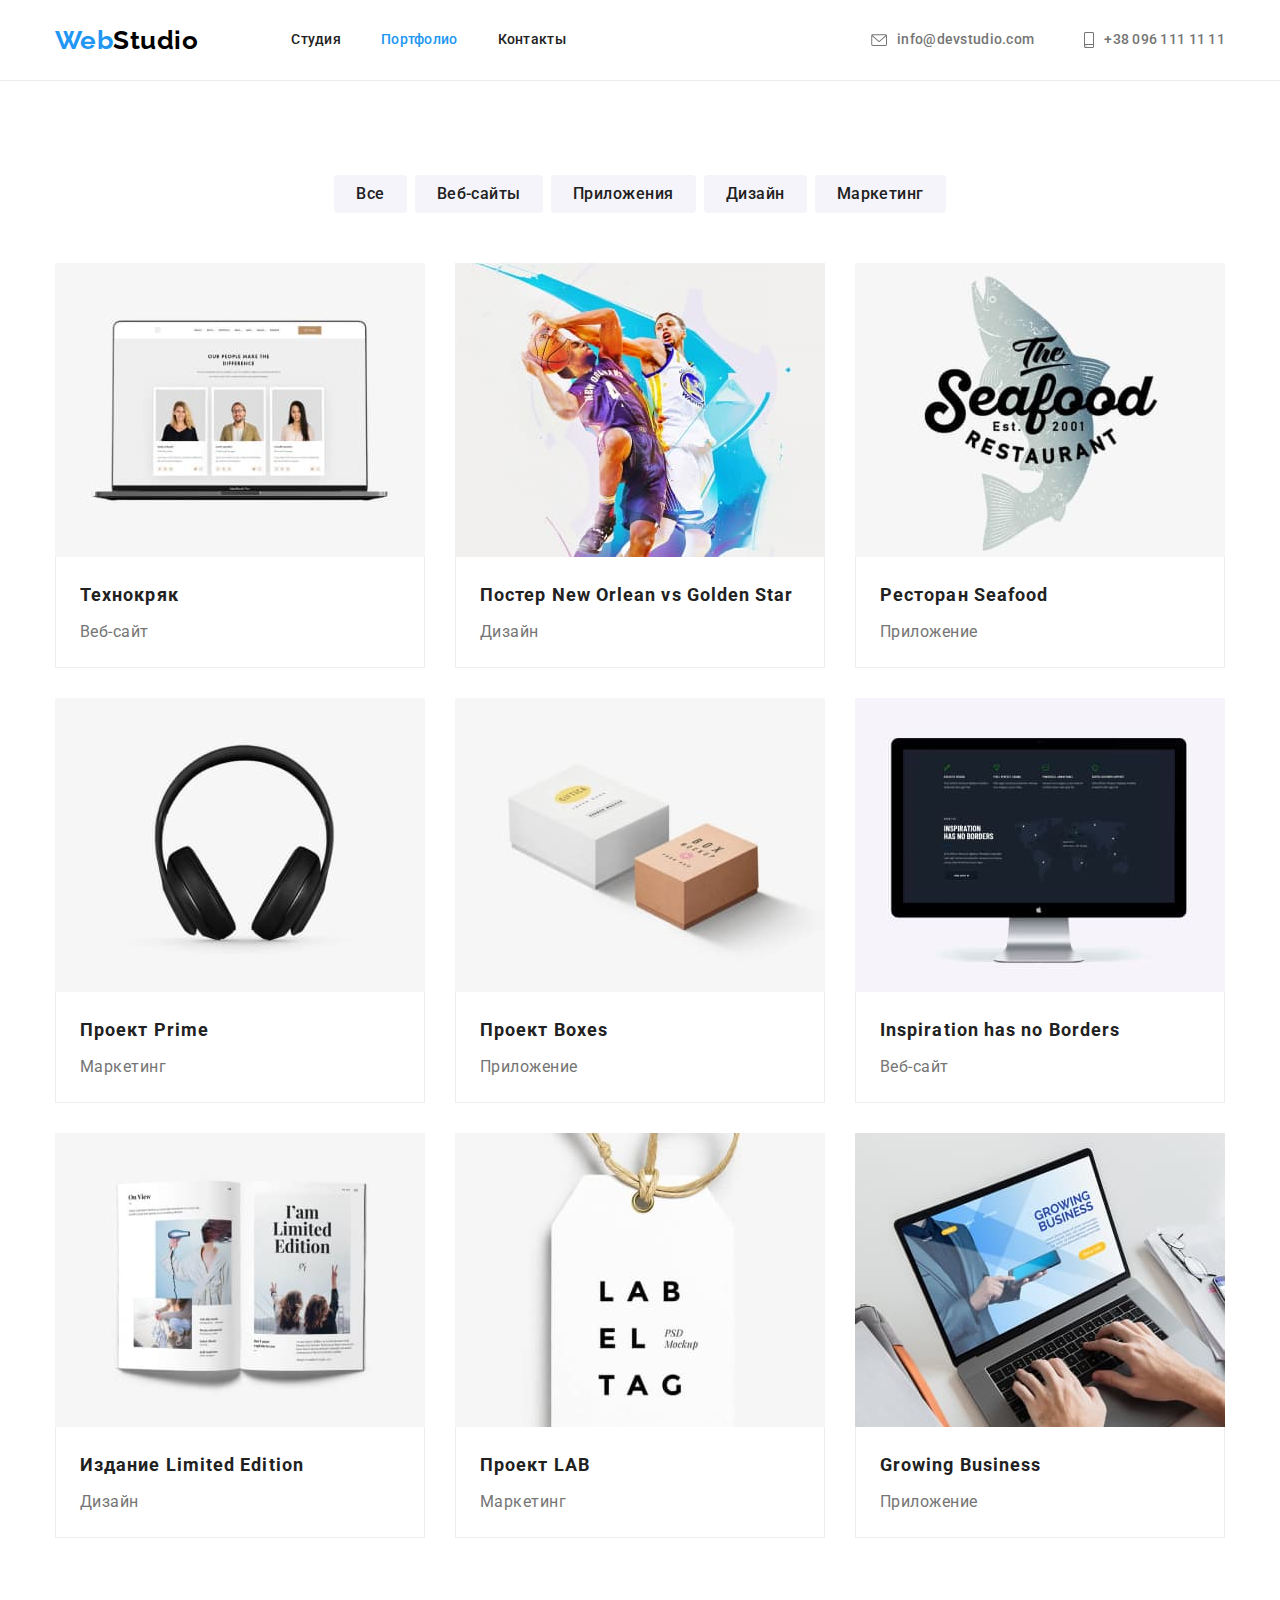
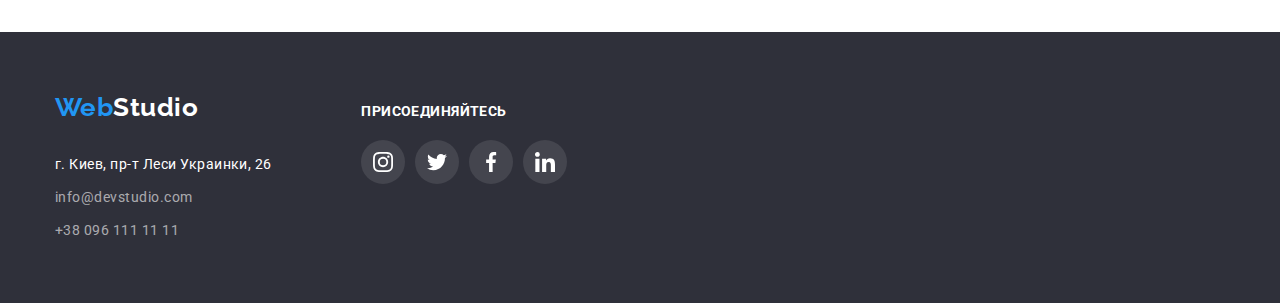
==== portfoio.html @ 40eabffd "Initial commit" ====
<!DOCTYPE html>
<html lang="ru">
  <head>
    <meta charset="UTF-8" />
    <meta http-equiv="X-UA-Compatible" content="IE=edge" />
    <meta name="viewport" content="width=device-width, initial-scale=1.0" />
    <title>Document</title>
    <link
      href="https://fonts.googleapis.com/css2?family=Raleway:wght@700&family=Roboto:wght@400;500;700;900&display=swap"
      rel="stylesheet"
    />
    <link
      rel="stylesheet"
      href="https://cdn.jsdelivr.net/npm/modern-normalize@1.1.0/modern-normalize.min.css"
    />
    <link rel="stylesheet" href="./css/styles.css" />
  </head>
  <body>
    <header class="header">
      <div class="container header-container">
        <nav class="header-nav">
          <a class="logo" href="./index.html"><span>Web</span>Studio</a>
          <ul class="header-nav-list">
            <li class="item"><a class="link" href="./index.html">Студия</a></li>
            <li class="item"><a class="link current" href="./portfoio.html">Портфолио</a></li>
            <li class="item"><a class="link" href="">Контакты</a></li>
          </ul>
        </nav>
        <div class="header-contacts">
          <a class="header-contacts-link" href="mailto:info@devstudio.com">
            <svg class="contacts-icon" width="16" height="12">
              <use href="./images/icons.svg#icon-mail"></use>
            </svg>
            info@devstudio.com</a
          >
          <a class="header-contacts-link" href="tel:+380961111111">
            <svg class="contacts-icon" width="10" height="16">
              <use href="./images/icons.svg#icon-smartphone"></use>
            </svg>
            +38 096 111 11 11</a
          >
        </div>
      </div>
    </header>
    <section class="section">
      <div class="container">
        <!-- приховати <h1>Портфолио</h1>  -->
        <h1 class="visually-hidden">Портфолио</h1>
        <ul class="portfolio-button-list">
          <li class="portfolio-button-items">
            <button class="portfolio-button" type="button">Все</button>
          </li>
          <li class="portfolio-button-items">
            <button class="portfolio-button" type="button">Веб-сайты</button>
          </li>
          <li class="portfolio-button-items">
            <button class="portfolio-button" type="button">Приложения</button>
          </li>
          <li class="portfolio-button-items">
            <button class="portfolio-button" type="button">Дизайн</button>
          </li>
          <li class="portfolio-button-items">
            <button class="portfolio-button" type="button">Маркетинг</button>
          </li>
        </ul>
        <ul class="projects-list">
          <li class="projects-list-items">
            <a class="projects-link" href=""
              ><img src="images/portfolio/pf-1.jpg" alt="Ноутбук" width="370" />
              <div class="projects-description">
                <h2 class="project-title">Технокряк</h2>
                <p class="project-text">Веб-сайт</p>
              </div></a
            >
          </li>
          <li class="projects-list-items">
            <a class="projects-link" href=""
              ><img src="images/portfolio/pf-2.jpg" alt="Баскетболист" width="370" />
              <div class="projects-description">
                <h2 class="project-title">Постер New Orlean vs Golden Star</h2>
                <p class="project-text">Дизайн</p>
              </div></a
            >
          </li>
          <li class="projects-list-items">
            <a class="projects-link" href=""
              ><img src="images/portfolio/pf-3.jpg" alt="Емблема Риба" width="370" />
              <div class="projects-description">
                <h2 class="project-title">Ресторан Seafood</h2>
                <p class="project-text">Приложение</p>
              </div></a
            >
          </li>
          <li class="projects-list-items">
            <a class="projects-link" href=""
              ><img src="images/portfolio/pf-4.jpg" alt="Наушники" width="370" />
              <div class="projects-description">
                <h2 class="project-title">Проект Prime</h2>
                <p class="project-text">Маркетинг</p>
              </div></a
            >
          </li>
          <li class="projects-list-items">
            <a class="projects-link" href=""
              ><img src="images/portfolio/pf-5.jpg" alt="Коробки" width="370" />
              <div class="projects-description">
                <h2 class="project-title">Проект Boxes</h2>
                <p class="project-text">Приложение</p>
              </div></a
            >
          </li>
          <li class="projects-list-items">
            <a class="projects-link" href=""
              ><img src="images/portfolio/pf-6.jpg" alt="Монитор" width="370" />
              <div class="projects-description">
                <h2 class="project-title">Inspiration has no Borders</h2>
                <p class="project-text">Веб-сайт</p>
              </div></a
            >
          </li>
          <li class="projects-list-items">
            <a class="projects-link" href=""
              ><img src="images/portfolio/pf-7.jpg" alt="Книга" width="370" />
              <div class="projects-description">
                <h2 class="project-title">Издание Limited Edition</h2>
                <p class="project-text">Дизайн</p>
              </div></a
            >
          </li>
          <li class="projects-list-items">
            <a class="projects-link" href=""
              ><img src="images/portfolio/pf-8.jpg" alt="Бирка" width="370" />
              <div class="projects-description">
                <h2 class="project-title">Проект LAB</h2>
                <p class="project-text">Маркетинг</p>
              </div></a
            >
          </li>
          <li class="projects-list-items">
            <a class="projects-link" href=""
              ><img src="images/portfolio/pf-9.jpg" alt="Пеатание на ноутбуке" width="370" />
              <div class="projects-description">
                <h2 class="project-title">Growing Business</h2>
                <p class="project-text">Приложение</p>
              </div></a
            >
          </li>
        </ul>
      </div>
    </section>
    <footer class="footer">
      <div class="container footer-cotainer">
        <div class="contacts-container">
          <a class="logo dark-bg" href="./index.html"><span>Web</span>Studio</a>
          <address>
            <ul class="address-list">
              <li><a class="street" href="">г. Киев, пр-т Леси Украинки, 26</a></li>
              <li><a class="contacts" href="mailto:info@devstudio.com">info@devstudio.com</a></li>
              <li><a class="contacts" href="tel:+380961111111">+38 096 111 11 11</a></li>
            </ul>
          </address>
        </div>
        <div class="social-container">
          <p class="social-title">присоединяйтесь</p>
          <ul class="our-social-list">
            <li class="our-social-item">
              <a
                class="our-social-link"
                href="https://www.instagram.com/"
                target="blank"
                rel="noopener noreferrer"
                ><svg width="20" height="20">
                  <use href="./images/icons.svg#icon-instagram"></use></svg
              ></a>
            </li>
            <li class="our-social-item">
              <a
                class="our-social-link"
                href="https://twitter.com/"
                target="blank"
                rel="noopener noreferrer"
                ><svg class="team-social-icon" width="20" height="20">
                  <use href="./images/icons.svg#icon-twitter"></use></svg
              ></a>
            </li>
            <li class="our-social-item">
              <a
                class="our-social-link"
                href="https://uk-ua.facebook.com/"
                target="blank"
                rel="noopener noreferrer"
                ><svg width="20" height="20">
                  <use href="./images/icons.svg#icon-facebook"></use></svg
              ></a>
            </li>
            <li class="our-social-item">
              <a
                class="our-social-link"
                href="https://ua.linkedin.com/"
                target="blank"
                rel="noopener noreferrer"
                ><svg width="20" height="20">
                  <use href="./images/icons.svg#icon-linkedin"></use></svg
              ></a>
            </li>
          </ul>
        </div>
      </div>
    </footer>
  </body>
</html>
---- css/styles.css ----
:root {
  --brand-color: #2196f3;
  --primay-text-color: #757575;
  --second-text-color: #ffffff;
  --third-text-color: #000000;
  --title-text-color: #212121;
  --bg-color-primary: #ffffff;
  --bg-color-second: #f5f4fa;
  --bg-color-third: #2f303a;
  --address-color: rgba(255, 255, 255, 0.6);
}

body {
  background-color: var(--bg-color-primary);
  font-family: 'Roboto', sans-serif;
  letter-spacing: 0.03em;
}
ul {
  list-style: none;
  margin-top: 0;
  margin-bottom: 0;
  padding-left: 0;
}
h1,
h2,
h3,
h4,
p {
  margin-top: 0;
  margin-bottom: 0;
}
button {
  font-family: inherit;
  cursor: pointer;
  border: none;
}

.container {
  width: 1200px;
  padding-left: 15px;
  padding-right: 15px;
  margin-left: auto;
  margin-right: auto;
}
.section {
  padding-top: 94px;
  padding-bottom: 94px;
}
.section-title {
  margin-bottom: 50px;
  color: var(--title-text-color);
  font-weight: 700;
  font-size: 36px;
  line-height: 1.16;
  text-align: center;
}
.visually-hidden {
  position: absolute;
  width: 1px;
  height: 1px;
  margin: -1px;
  border: 0;
  padding: 0;
  white-space: nowrap;
  clip-path: inset(100%);
  clip: rect(0 0 0 0);
  overflow: hidden;
}
/* --------------------------- */

/* Header */

.header {
  border-bottom: 1px solid #ececec;
}

.header-container {
  display: flex;
  justify-content: space-between;
  align-items: center;
}

.header-nav {
  display: flex;
  align-items: center;
}

.logo {
  margin-right: 93px;
  color: var(--third-text-color);
  font-family: 'Raleway', sans-serif;
  font-weight: 700;
  font-size: 26px;
  line-height: 1.19;
  text-decoration: none;
}
.logo span {
  color: var(--brand-color);
}

.header-nav-list {
  display: flex;
  align-items: center;
}

.header-nav-list .item:not(:last-child) {
  margin-right: 40px;
}

.header-nav-list .link {
  display: block;
  padding-top: 32px;
  padding-bottom: 32px;

  color: var(--title-text-color);
  font-weight: 500;
  font-size: 14px;
  line-height: 1.14;
  letter-spacing: 0.02em;
  text-decoration: none;
}
.header-nav-list .link:hover,
.header-nav-list .link:focus {
  color: var(--brand-color);
}
.header-nav-list .link.current {
  color: var(--brand-color);
}

.header-contacts {
  display: flex;
  align-items: center;
}

.header-contacts-link {
  display: flex;
  align-items: center;
  margin-right: 50px;

  color: var(--primay-text-color);
  fill: var(--primay-text-color);
  font-weight: 500;
  font-size: 14px;
  line-height: 1.14;
  letter-spacing: 0.02em;
  text-decoration: none;
}
.header-contacts-link:last-child {
  margin-right: 0;
}
.header-contacts-link:hover,
.header-contacts-link:focus {
  color: var(--brand-color);
  fill: var(--brand-color);
}
.contacts-icon {
  margin-right: 10px;
  fill: inherit;
}

/* Hero */

.hero {
  max-width: 1600px;
  height: 600px;
  margin-left: auto;
  margin-right: auto;
  text-align: center;
  background-color: #c4c4c4;
  background-image: linear-gradient(rgba(47, 48, 58, 0.4), rgba(47, 48, 58, 0.4)),
    url(../images/main/bg-Img.jpg);
  background-repeat: no-repeat;
  background-position: center;
  background-size: cover;
}

.hero-container {
  padding-top: 200px;
  padding-bottom: 200px;
}

.main-title {
  width: 696px;
  text-align: center;
  margin-bottom: 30px;
  margin-left: auto;
  margin-right: auto;

  color: var(--second-text-color);
  font-weight: 900;
  font-size: 44px;
  line-height: 1.36;
  text-transform: uppercase;
  letter-spacing: 0.06em;
}

.main-btn {
  box-shadow: 0px 4px 4px rgba(0, 0, 0, 0.15);
  border-radius: 4px;
  color: var(--second-text-color);
  background-color: var(--brand-color);
  padding: 10px 32px;
  font-weight: 700;
  font-size: 16px;
  line-height: 1.88;
  letter-spacing: 0.06em;
}
.main-btn:hover,
.main-btn:focus {
  background-color: #188ce8;
}

/* Benefits */

.features-list {
  display: flex;
  align-items: center;
}
.features-list .item {
  width: 270px;
  margin-right: 30px;
}
.features-list .item:last-child {
  margin-right: 0;
}
.features-icon {
  display: flex;
  justify-content: center;
  align-items: center;
  margin-bottom: 30px;

  width: 270px;
  height: 120px;
  background: var(--bg-color-second);
  border-radius: 4px;
}
.features-title {
  margin-bottom: 10px;
  color: var(--title-text-color);
  font-weight: 700;
  font-size: 14px;
  line-height: 1.14;
  text-transform: uppercase;
}
.features-text {
  color: var(--primay-text-color);
  font-size: 14px;
  line-height: 1.71;
}

/* Work */

.work-section {
  padding-top: 0;
}

.work-list {
  display: flex;
  align-items: center;
}
.work-list-item:not(:last-child) {
  margin-right: 30px;
}

/* Team */

.team-section {
  background-color: var(--bg-color-second);
}
.team-list {
  display: flex;
  align-items: center;
}
.team-item {
  margin-right: 30px;
  width: 270px;
  text-align: center;
  filter: drop-shadow(0px 4px 4px rgba(0, 0, 0, 0.25));
}
.team-item:last-child {
  margin-right: 0;
}
.team-item img {
  display: block;
}
.team-item-bottom {
  background-color: var(--bg-color-primary);
  padding: 30px 10px;
}
.team-title {
  color: var(--title-text-color);
  font-weight: 500;
  font-size: 16px;
  line-height: 1.18;
  margin-bottom: 10px;
}
.team-text {
  margin-bottom: 16px;
  color: var(--primay-text-color);
  font-size: 16px;
  line-height: 1.18;
}
.team-social-list {
  display: flex;
  align-items: center;
  justify-content: center;
}
.team-social-item:not(:last-child) {
  margin-right: 10px;
}

.team-social-link {
  display: flex;
  align-items: center;
  justify-content: center;
  width: 44px;
  height: 44px;
  border-radius: 50%;
  fill: #afb1b8;
}
.team-social-link:hover,
.team-social-link:focus {
  background-color: var(--brand-color);
  fill: var(--second-text-color);
}
.team-social-icon {
  fill: inherit;
}

/* Customers */

.customers-list {
  display: flex;
  align-items: center;
}
.customer-item:not(:last-child) {
  margin-right: 30px;
}
.customer-link {
  display: flex;
  align-items: center;
  justify-content: center;
  width: 170px;
  height: 92px;
  fill: #afb1b8;

  border: 1px solid #afb1b8;
  box-sizing: border-box;
  border-radius: 4px;
}
.customer-link:hover,
.customer-link:focus {
  border-color: var(--brand-color);
  fill: var(--brand-color);
}
.customer-logo:hover,
.customer-logo:focus {
  fill: inherit;
}

/* Footer */

.footer {
  background-color: var(--bg-color-third);
}
.footer-cotainer {
  display: flex;
  align-items: baseline;
  padding-top: 60px;
  padding-bottom: 60px;
}
.contacts-container {
  margin-right: 70px;
}
.logo.dark-bg {
  display: block;
  margin-bottom: 30px;
  color: var(--second-text-color);
}
.address-list {
  font-style: normal;
  font-size: 14px;
  line-height: 1.71;
}
.address-list .street {
  color: var(--second-text-color);
  text-decoration: none;
}

.address-list .contacts {
  display: block;
  margin-top: 9px;
  color: var(--address-color);
  text-decoration: none;
}
.address-list .contacts:hover,
.address-list .contacts:focus {
  color: var(--brand-color);
}
.social-title {
  margin-bottom: 20px;
  font-family: 'Roboto';
  font-style: normal;
  font-weight: 700;
  font-size: 14px;
  line-height: 1.14;
  letter-spacing: 0.03em;
  text-transform: uppercase;

  color: var(--second-text-color);
}
.our-social-list {
  display: flex;
  align-items: center;
  justify-content: center;
}
.our-social-item:not(:last-child) {
  margin-right: 10px;
}
.our-social-link {
  display: flex;
  align-items: center;
  justify-content: center;
  width: 44px;
  height: 44px;
  background-color: rgba(255, 255, 255, 0.1);
  border-radius: 50%;
  fill: var(--second-text-color);
}
.our-social-link:hover,
.our-social-link:focus {
  background-color: var(--brand-color);
}
.team-social-icon {
  fill: inherit;
}

/* ========================================= */

/* portfolio.html */

.portfolio-button-list {
  display: flex;
  align-items: center;
  justify-content: center;
  /* gap: 8px; */
  margin-bottom: 50px;
}
.portfolio-button {
  padding: 6px 22px;
  border-radius: 4px;
  color: var(--title-text-color);
  background-color: var(--bg-color-second);
  font-weight: 500;
  font-size: 16px;
  line-height: 1.62;
  letter-spacing: 0.03em;
}
.portfolio-button-items {
  margin-right: 8px;
}
.portfolio-button-items:last-child {
  margin-right: 0;
}
.portfolio-button:hover,
.portfolio-button:focus {
  color: var(--second-text-color);
  background-color: var(--brand-color);
  box-shadow: 0px 3px 1px rgba(0, 0, 0, 0.1), 0px 1px 2px rgba(0, 0, 0, 0.08),
    0px 2px 2px rgba(0, 0, 0, 0.12);
}

.projects-list {
  display: flex;
  flex-wrap: wrap;
}
.projects-list-items {
  margin-bottom: 30px;
  margin-right: 30px;
}
.projects-list-items:nth-child(3n) {
  margin-right: 0;
}
.projects-list-items:nth-child(n + 7) {
  margin-bottom: 0;
}
.projects-link {
  display: block;
  text-decoration: none;
}
.projects-link:hover,
.projects-link:focus {
  box-shadow: 0px 1px 1px rgba(0, 0, 0, 0.12), 0px 4px 4px rgba(0, 0, 0, 0.06),
    1px 4px 6px rgba(0, 0, 0, 0.16);
}
.projects-list img {
  display: block;
}
.projects-description {
  border: 1px solid #eeeeee;
  border-top: none;
  padding: 20px 24px;
}
.project-title {
  color: var(--title-text-color);
  font-weight: 700;
  font-size: 18px;
  line-height: 2;
  letter-spacing: 0.06em;
  margin-bottom: 4px;
}
.project-text {
  color: var(--primay-text-color);
  font-size: 16px;
  line-height: 1.88;
}
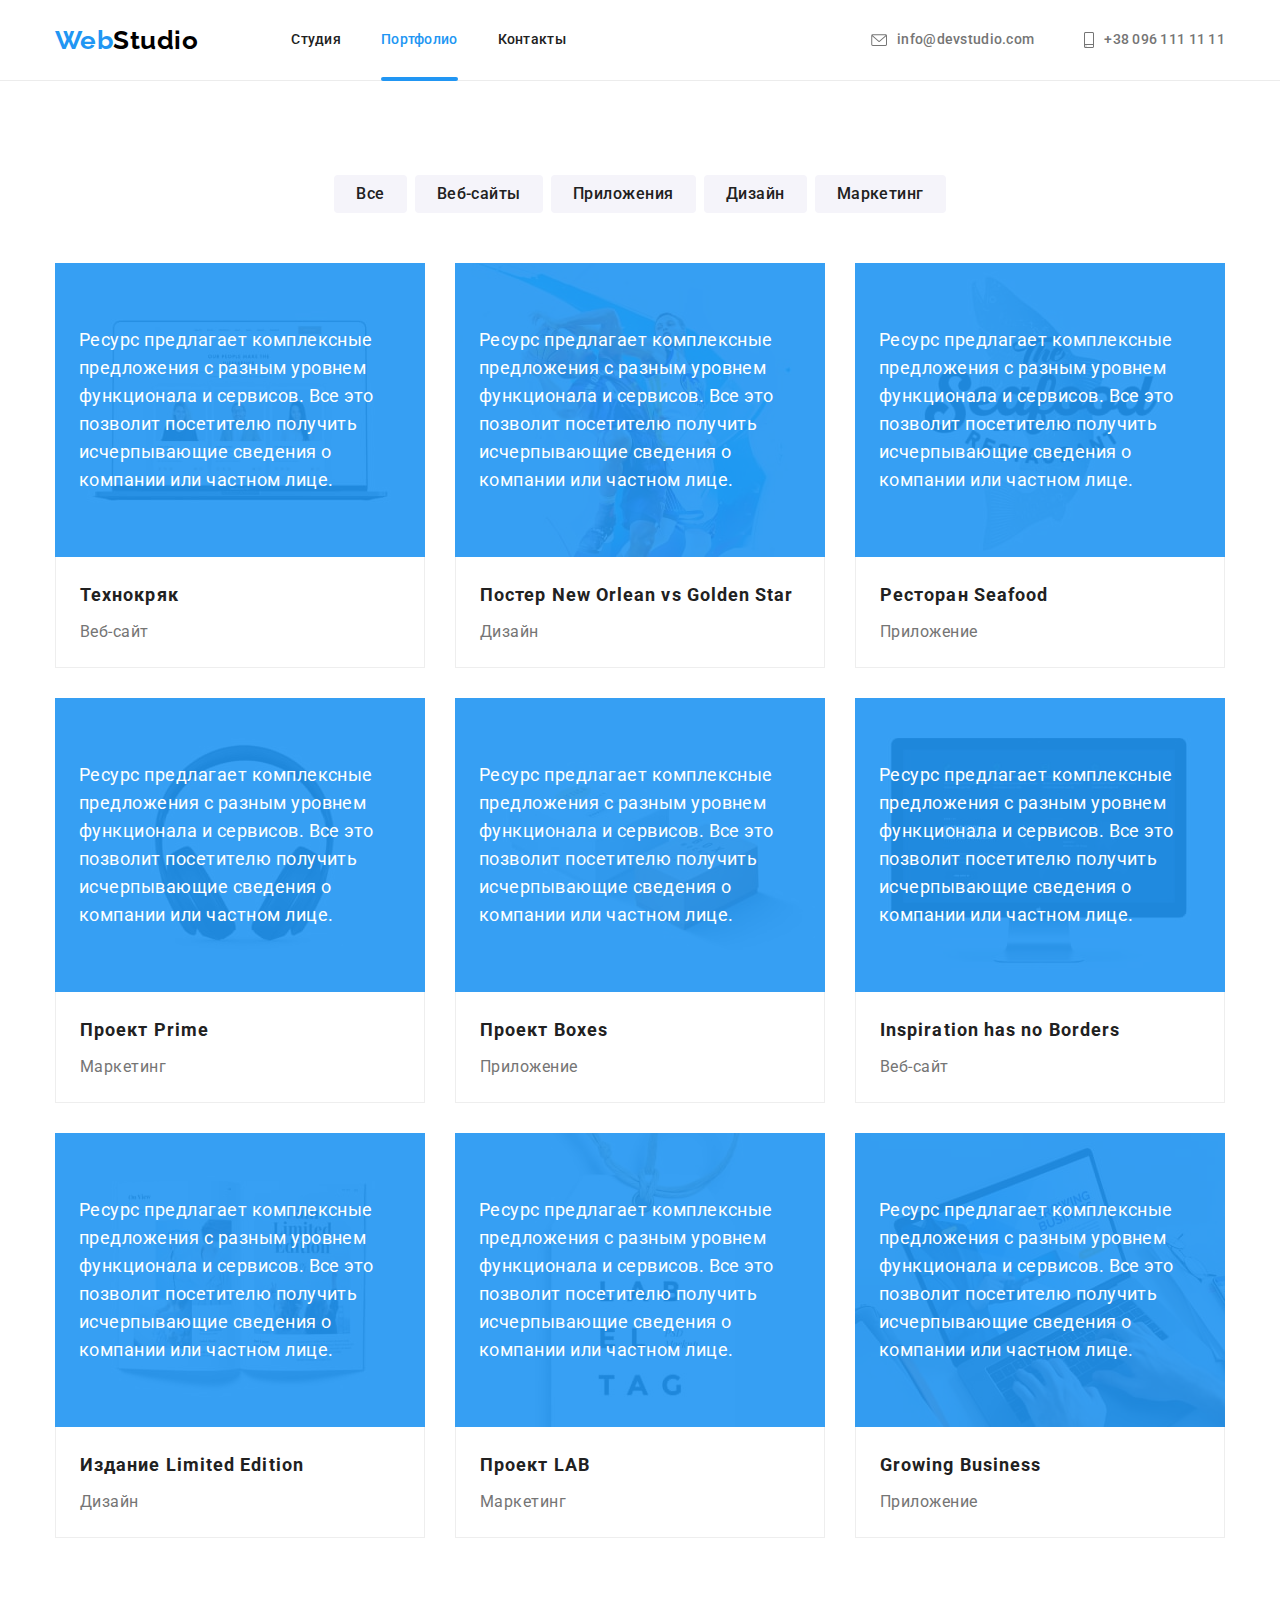
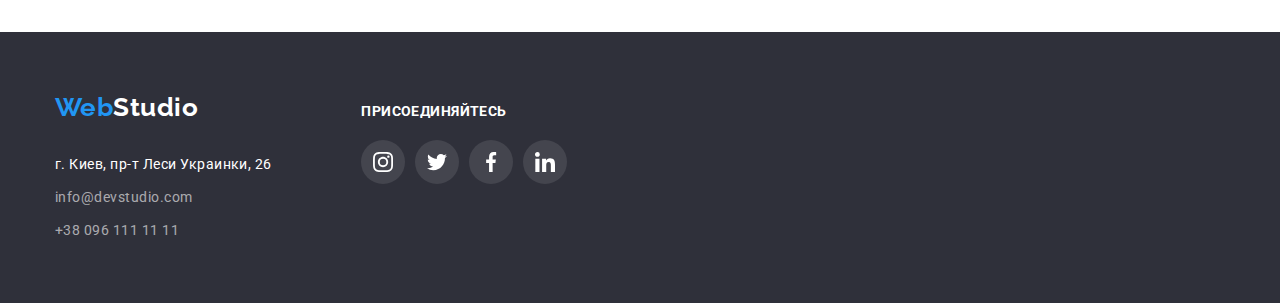
==== commit 98a33eea: "add modal" ====
--- a/portfoio.html
+++ b/portfoio.html
@@ -65,8 +65,15 @@
         </ul>
         <ul class="projects-list">
           <li class="projects-list-items">
-            <a class="projects-link" href=""
-              ><img src="images/portfolio/pf-1.jpg" alt="Ноутбук" width="370" />
+            <a class="projects-link" href="">
+              <div class="projects-img">
+                <p class="projects-info">
+                  Ресурс предлагает комплексные предложения с разным уровнем функционала и сервисов.
+                  Все это позволит посетителю получить исчерпывающие сведения о компании или частном
+                  лице.
+                </p>
+                <img src="images/portfolio/pf-1.jpg" alt="Ноутбук" width="370" />
+              </div>
               <div class="projects-description">
                 <h2 class="project-title">Технокряк</h2>
                 <p class="project-text">Веб-сайт</p>
@@ -74,8 +81,15 @@
             >
           </li>
           <li class="projects-list-items">
-            <a class="projects-link" href=""
-              ><img src="images/portfolio/pf-2.jpg" alt="Баскетболист" width="370" />
+            <a class="projects-link" href="">
+              <div class="projects-img">
+                <p class="projects-info">
+                  Ресурс предлагает комплексные предложения с разным уровнем функционала и сервисов.
+                  Все это позволит посетителю получить исчерпывающие сведения о компании или частном
+                  лице.
+                </p>
+                <img src="images/portfolio/pf-2.jpg" alt="Баскетболист" width="370" />
+              </div>
               <div class="projects-description">
                 <h2 class="project-title">Постер New Orlean vs Golden Star</h2>
                 <p class="project-text">Дизайн</p>
@@ -83,8 +97,15 @@
             >
           </li>
           <li class="projects-list-items">
-            <a class="projects-link" href=""
-              ><img src="images/portfolio/pf-3.jpg" alt="Емблема Риба" width="370" />
+            <a class="projects-link" href="">
+              <div class="projects-img">
+                <p class="projects-info">
+                  Ресурс предлагает комплексные предложения с разным уровнем функционала и сервисов.
+                  Все это позволит посетителю получить исчерпывающие сведения о компании или частном
+                  лице.
+                </p>
+                <img src="images/portfolio/pf-3.jpg" alt="Емблема Риба" width="370" />
+              </div>
               <div class="projects-description">
                 <h2 class="project-title">Ресторан Seafood</h2>
                 <p class="project-text">Приложение</p>
@@ -92,8 +113,15 @@
             >
           </li>
           <li class="projects-list-items">
-            <a class="projects-link" href=""
-              ><img src="images/portfolio/pf-4.jpg" alt="Наушники" width="370" />
+            <a class="projects-link" href="">
+              <div class="projects-img">
+                <p class="projects-info">
+                  Ресурс предлагает комплексные предложения с разным уровнем функционала и сервисов.
+                  Все это позволит посетителю получить исчерпывающие сведения о компании или частном
+                  лице.
+                </p>
+                <img src="images/portfolio/pf-4.jpg" alt="Наушники" width="370" />
+              </div>
               <div class="projects-description">
                 <h2 class="project-title">Проект Prime</h2>
                 <p class="project-text">Маркетинг</p>
@@ -101,8 +129,15 @@
             >
           </li>
           <li class="projects-list-items">
-            <a class="projects-link" href=""
-              ><img src="images/portfolio/pf-5.jpg" alt="Коробки" width="370" />
+            <a class="projects-link" href="">
+              <div class="projects-img">
+                <p class="projects-info">
+                  Ресурс предлагает комплексные предложения с разным уровнем функционала и сервисов.
+                  Все это позволит посетителю получить исчерпывающие сведения о компании или частном
+                  лице.
+                </p>
+                <img src="images/portfolio/pf-5.jpg" alt="Коробки" width="370" />
+              </div>
               <div class="projects-description">
                 <h2 class="project-title">Проект Boxes</h2>
                 <p class="project-text">Приложение</p>
@@ -110,8 +145,15 @@
             >
           </li>
           <li class="projects-list-items">
-            <a class="projects-link" href=""
-              ><img src="images/portfolio/pf-6.jpg" alt="Монитор" width="370" />
+            <a class="projects-link" href="">
+              <div class="projects-img">
+                <p class="projects-info">
+                  Ресурс предлагает комплексные предложения с разным уровнем функционала и сервисов.
+                  Все это позволит посетителю получить исчерпывающие сведения о компании или частном
+                  лице.
+                </p>
+                <img src="images/portfolio/pf-6.jpg" alt="Монитор" width="370" />
+              </div>
               <div class="projects-description">
                 <h2 class="project-title">Inspiration has no Borders</h2>
                 <p class="project-text">Веб-сайт</p>
@@ -119,8 +161,15 @@
             >
           </li>
           <li class="projects-list-items">
-            <a class="projects-link" href=""
-              ><img src="images/portfolio/pf-7.jpg" alt="Книга" width="370" />
+            <a class="projects-link" href="">
+              <div class="projects-img">
+                <p class="projects-info">
+                  Ресурс предлагает комплексные предложения с разным уровнем функционала и сервисов.
+                  Все это позволит посетителю получить исчерпывающие сведения о компании или частном
+                  лице.
+                </p>
+                <img src="images/portfolio/pf-7.jpg" alt="Книга" width="370" />
+              </div>
               <div class="projects-description">
                 <h2 class="project-title">Издание Limited Edition</h2>
                 <p class="project-text">Дизайн</p>
@@ -128,8 +177,15 @@
             >
           </li>
           <li class="projects-list-items">
-            <a class="projects-link" href=""
-              ><img src="images/portfolio/pf-8.jpg" alt="Бирка" width="370" />
+            <a class="projects-link" href="">
+              <div class="projects-img">
+                <p class="projects-info">
+                  Ресурс предлагает комплексные предложения с разным уровнем функционала и сервисов.
+                  Все это позволит посетителю получить исчерпывающие сведения о компании или частном
+                  лице.
+                </p>
+                <img src="images/portfolio/pf-8.jpg" alt="Бирка" width="370" />
+              </div>
               <div class="projects-description">
                 <h2 class="project-title">Проект LAB</h2>
                 <p class="project-text">Маркетинг</p>
@@ -137,8 +193,15 @@
             >
           </li>
           <li class="projects-list-items">
-            <a class="projects-link" href=""
-              ><img src="images/portfolio/pf-9.jpg" alt="Пеатание на ноутбуке" width="370" />
+            <a class="projects-link" href="">
+              <div class="projects-img">
+                <p class="projects-info">
+                  Ресурс предлагает комплексные предложения с разным уровнем функционала и сервисов.
+                  Все это позволит посетителю получить исчерпывающие сведения о компании или частном
+                  лице.
+                </p>
+                <img src="images/portfolio/pf-9.jpg" alt="Пеатание на ноутбуке" width="370" />
+              </div>
               <div class="projects-description">
                 <h2 class="project-title">Growing Business</h2>
                 <p class="project-text">Приложение</p>
--- a/css/styles.css
+++ b/css/styles.css
@@ -68,6 +68,10 @@
 }
 /* --------------------------- */
 
+/* .body-fixed {
+  overflow: hidden;
+} */
+
 /* Header */
 
 .header {
@@ -124,7 +128,19 @@
   color: var(--brand-color);
 }
 .header-nav-list .link.current {
+  position: relative;
   color: var(--brand-color);
+}
+.header-nav-list .link.current::after {
+  position: absolute;
+  bottom: -1px;
+  left: 0;
+  content: '';
+  display: block;
+  width: 100%;
+  height: 4px;
+  border-radius: 2px;
+  background-color: var(--brand-color);
 }
 
 .header-contacts {
@@ -258,8 +274,29 @@
   display: flex;
   align-items: center;
 }
+.work-list-item {
+  position: relative;
+}
 .work-list-item:not(:last-child) {
   margin-right: 30px;
+}
+.work-list-item img {
+  display: block;
+}
+.work-list-text {
+  position: absolute;
+  bottom: 0;
+  width: 100%;
+  text-align: center;
+  padding-top: 27px;
+  padding-bottom: 27px;
+
+  font-weight: 700;
+  font-size: 14px;
+  line-height: 16px;
+  text-transform: uppercase;
+  color: var(--second-text-color);
+  background-color: rgba(47, 48, 58, 0.8);
 }
 
 /* Team */
@@ -435,6 +472,44 @@
   fill: inherit;
 }
 
+/* Modal */
+
+.backdrop {
+  position: fixed;
+  top: 0;
+  left: 0;
+  width: 100vw;
+  height: 100vh;
+  background-color: rgba(0, 0, 0, 0.2);
+}
+.backdrop.is-hidden {
+  opacity: 0;
+  pointer-events: none;
+}
+.modal {
+  position: absolute;
+  top: 50%;
+  left: 50%;
+  transform: translate(-50%, -50%);
+  min-width: 528px;
+  min-height: 581px;
+  background-color: var(--bg-color-primary);
+  box-shadow: 0px 1px 3px rgba(0, 0, 0, 0.12), 0px 1px 1px rgba(0, 0, 0, 0.14),
+    0px 2px 1px rgba(0, 0, 0, 0.2);
+  border-radius: 4px;
+}
+
+.modal-close {
+  position: absolute;
+  top: 8px;
+  right: 8px;
+  width: 30px;
+  height: 30px;
+  background-color: var(--bg-color-primary);
+  border-radius: 50%;
+  border: 1px solid rgba(0, 0, 0, 0.1);
+}
+
 /* ========================================= */
 
 /* portfolio.html */
@@ -496,6 +571,32 @@
 .projects-list img {
   display: block;
 }
+.projects-img {
+  position: relative;
+}
+
+.projects-info {
+  position: absolute;
+  top: 0;
+  left: 0%;
+  padding: 63px 24px;
+  font-weight: 400;
+  font-size: 18px;
+  line-height: 28px;
+  color: var(--second-text-color);
+}
+.projects-img::before {
+  position: absolute;
+  top: 0;
+  left: 0;
+  content: '';
+  display: block;
+  width: 100%;
+  height: 100%;
+
+  background-color: rgba(33, 150, 243, 0.9);
+}
+
 .projects-description {
   border: 1px solid #eeeeee;
   border-top: none;
